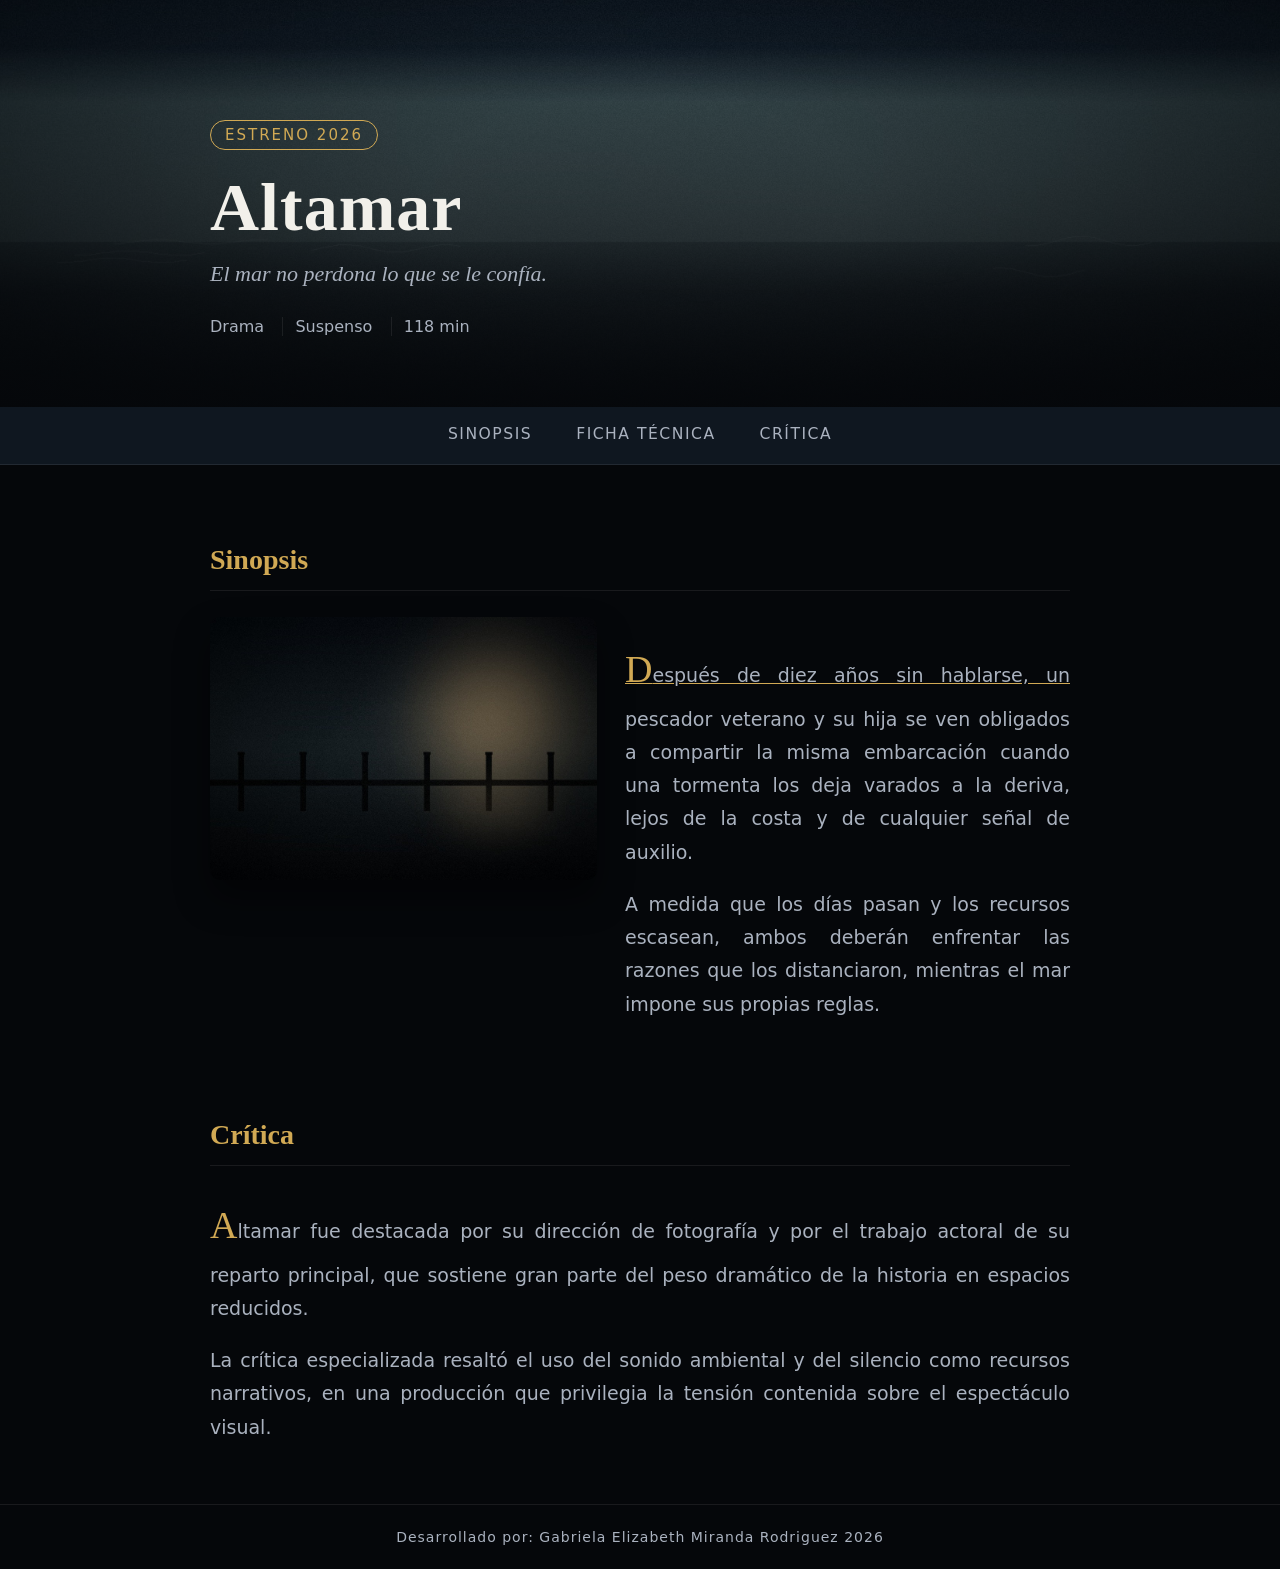
==== pelicula/pelicula.html @ 0c8e8de6 "final" ====
<!DOCTYPE html>
<html lang="es">
<head>
    <meta charset="UTF-8">
    <meta name="viewport" content="width=device-width, initial-scale=1.0">
    <title>Altamar</title>
    <link rel="stylesheet" href="css/style.css">
</head>
<body>

    <header class="hero">
        <div class="hero-contenido">
            <span class="etiqueta">Estreno 2026</span>
            <h1>Altamar</h1>
            <p class="tagline">El mar no perdona lo que se le confía.</p>
            <div class="badges">
                <span class="badge">Drama</span>
                <span class="badge">Suspenso</span>
                <span class="badge">118 min</span>
            </div>
        </div>
    </header>

    <nav>
        <a href="#sinopsis">Sinopsis</a>
        <a href="#ficha">Ficha técnica</a>
        <a href="#critica">Crítica</a>
    </nav>

    <main class="wrapper">

        <section id="sinopsis" class="bloque">
            <h2>Sinopsis</h2>
            <div class="sinopsis-contenido">
                <img src="img/still.jpg" alt="Muelle en la niebla, escena de Altamar">
                <div class="sinopsis-texto">
                    <p>Después de diez años sin hablarse, un pescador veterano y su hija se ven obligados a compartir la misma embarcación cuando una tormenta los deja varados a la deriva, lejos de la costa y de cualquier señal de auxilio.</p>
                    <p>A medida que los días pasan y los recursos escasean, ambos deberán enfrentar las razones que los distanciaron, mientras el mar impone sus propias reglas.</p>
                </div>
            </div>
        </section>

        <section id="critica" class="bloque">
            <h2>Crítica</h2>
            <div class="critica-texto">
                <p>Altamar fue destacada por su dirección de fotografía y por el trabajo actoral de su reparto principal, que sostiene gran parte del peso dramático de la historia en espacios reducidos.</p>
                <p>La crítica especializada resaltó el uso del sonido ambiental y del silencio como recursos narrativos, en una producción que privilegia la tensión contenida sobre el espectáculo visual.</p>
            </div>
        </section>

    </main>

    <footer>
        Desarrollado por: Gabriela Elizabeth Miranda Rodriguez 2026
    </footer>

</body>
</html>
---- pelicula/css/style.css ----
/* ===== Variables ===== */
:root {
    --color-fondo: #05070a;
    --color-superficie: #0f1720;
    --color-superficie-alt: #141d28;
    --color-dorado: #d1a954;
    --color-texto: #f2f0ea;
    --color-texto-tenue: #aab2bf;
    --color-borde: rgba(255, 255, 255, 0.08);

    --fuente-titulos: Georgia, "Times New Roman", serif;
    --fuente-texto: "Segoe UI", system-ui, -apple-system, Helvetica,
Arial, sans-serif;
}

* {
    box-sizing: border-box;
}

html {
    font-size: 20px;
}

body {
    margin: 0;
    background-color: var(--color-fondo);
    color: var(--color-texto);
    font-family: var(--fuente-texto);
}

/* ===== Contenedor y encabezado ===== */
.wrapper {
    margin: 0 auto;
    width: 86%;
    max-width: 860px;
}

.hero {
    background-image:
        linear-gradient(180deg, rgba(5, 7, 10, 0.35), rgba(5, 7, 10, 0.95)),
        url("../img/hero.jpg");
    background-size: cover;
    background-position: center;
    padding: 120px 20px 70px;
}

.hero-contenido {
    margin: 0 auto;
    width: 86%;
    max-width: 860px;
}

.etiqueta {
    display: inline-block;
    color: var(--color-dorado);
    font-size: 0.75rem;
    letter-spacing: 2px;
    text-transform: uppercase;
    border: 1px solid var(--color-dorado);
    border-radius: 20px;
    padding: 5px 14px;
    margin-bottom: 18px;
}

h1 {
    font-family: var(--fuente-titulos);
    font-size: 3.4rem;
    letter-spacing: 1px;
    margin: 0;
}

.tagline {
    font-family: var(--fuente-titulos);
    font-style: italic;
    font-size: 1.1rem;
    color: var(--color-texto-tenue);
    margin: 14px 0 26px;
}

/* Selector de hijos: solo los span que son hijos directos de .badges */
.badges > span {
    display: inline-block;
    font-size: 0.8rem;
    color: var(--color-texto-tenue);
}

/* Selector adyacente: separador entre insignias consecutivas */
.badge + .badge {
    margin-left: 12px;
    padding-left: 12px;
    border-left: 1px solid var(--color-borde);
}

/* ===== Navegación ===== */
nav {
    display: flex;
    justify-content: center;
    background-color: var(--color-superficie);
    border-bottom: 1px solid var(--color-borde);
}

nav > a {
    color: var(--color-texto-tenue);
    font-size: 0.78rem;
    text-transform: uppercase;
    letter-spacing: 1.5px;
    text-decoration: none;
    padding: 18px 22px;
    border-bottom: 3px solid transparent;
}

nav a:hover {
    color: var(--color-dorado);
    border-bottom-color: var(--color-dorado);
}

nav a:active {
    color: var(--color-texto);
}

/* ===== Bloques de contenido ===== */
.bloque { padding-top: 56px; }

h2 {
    font-family: var(--fuente-titulos);
    font-size: 1.4rem;
    color: var(--color-dorado);
    border-bottom: 1px solid var(--color-borde);
    padding-bottom: 14px;
    margin-bottom: 26px;
}

/* Sinopsis: imagen y texto lado a lado con flexbox */
.sinopsis-contenido {
    display: flex;
    gap: 28px;
    align-items: flex-start;
}

.sinopsis-contenido img {
    width: 45%;
    border-radius: 10px;
    box-shadow: 0 18px 35px rgba(0, 0, 0, 0.45);
}

.sinopsis-texto {
    flex: 1;
}

/* Selector descendiente: cualquier párrafo dentro de un bloque */
.bloque p {
    color: var(--color-texto-tenue);
    line-height: 1.75;
    font-size: 0.95rem;
    text-align: justify;
}

/* ===== Ficha técnica ===== */
.ficha {
    border-top: 1px solid var(--color-borde);
}

/* Selector de hijos: solo las filas que son hijas directas de .ficha */
.ficha > div {
    display: flex;
    justify-content: space-between;
    padding: 12px 16px;
    border-bottom: 1px solid var(--color-borde);
}

/* Pseudo-clase nth-child con palabras clave, en vez de fórmulas 2n+1/2n */
.ficha > div:nth-child(odd) {
    background-color: var(--color-superficie);
}

.ficha > div:nth-child(even) {
    background-color: var(--color-superficie-alt);
}

/* Pseudo-clase first-child: la primera fila se destaca con un acento */
.ficha > div:first-child {
    border-top: 2px solid var(--color-dorado);
}

.ficha dt {
    color: var(--color-texto-tenue);
    font-size: 0.85rem;
}

/* Selector descendiente: dd en cualquier nivel dentro de .ficha */
.ficha dd {
    margin: 0;
    font-size: 0.85rem;
    font-weight: bold;
}

.mas-info {
    font-size: 0.85rem;
    margin-top: 16px;
}

/* Pseudo-clases de enlace: estado no visitado y visitado */
.mas-info a:link {
    color: var(--color-dorado);
}

.mas-info a:visited {
    color: #9884ab;
}

.mas-info a:hover {
    color: var(--color-texto);
}

/* ===== Pie de página ===== */
footer {
    color: var(--color-texto-tenue);
    font-size: 0.7rem;
    letter-spacing: 1px;
    margin-top: 60px;
    padding: 24px;
    text-align: center;
    border-top: 1px solid var(--color-borde);
}

/* ===== Paso 21: selector de atributos sobre href ===== */
a[href="https://www.imdb.com"] {
    display: inline-block;
    padding: 3px 10px;
    border: 1px solid var(--color-borde);
    border-radius: 20px;
}

/* ===== Paso 22: :first-child + ::first-letter ===== */
.sinopsis-texto p:first-child::first-letter,
.critica-texto p:first-child::first-letter {
    color: var(--color-dorado);
    font-family: var(--fuente-titulos);
    font-size: 1.9rem;
}

/* ===== Paso 23: hijos + :first-child + ::first-line ===== */
main > .bloque:first-child .sinopsis-texto > p:first-child::first-line {
    text-decoration: underline;
    text-decoration-color: var(--color-dorado);
}
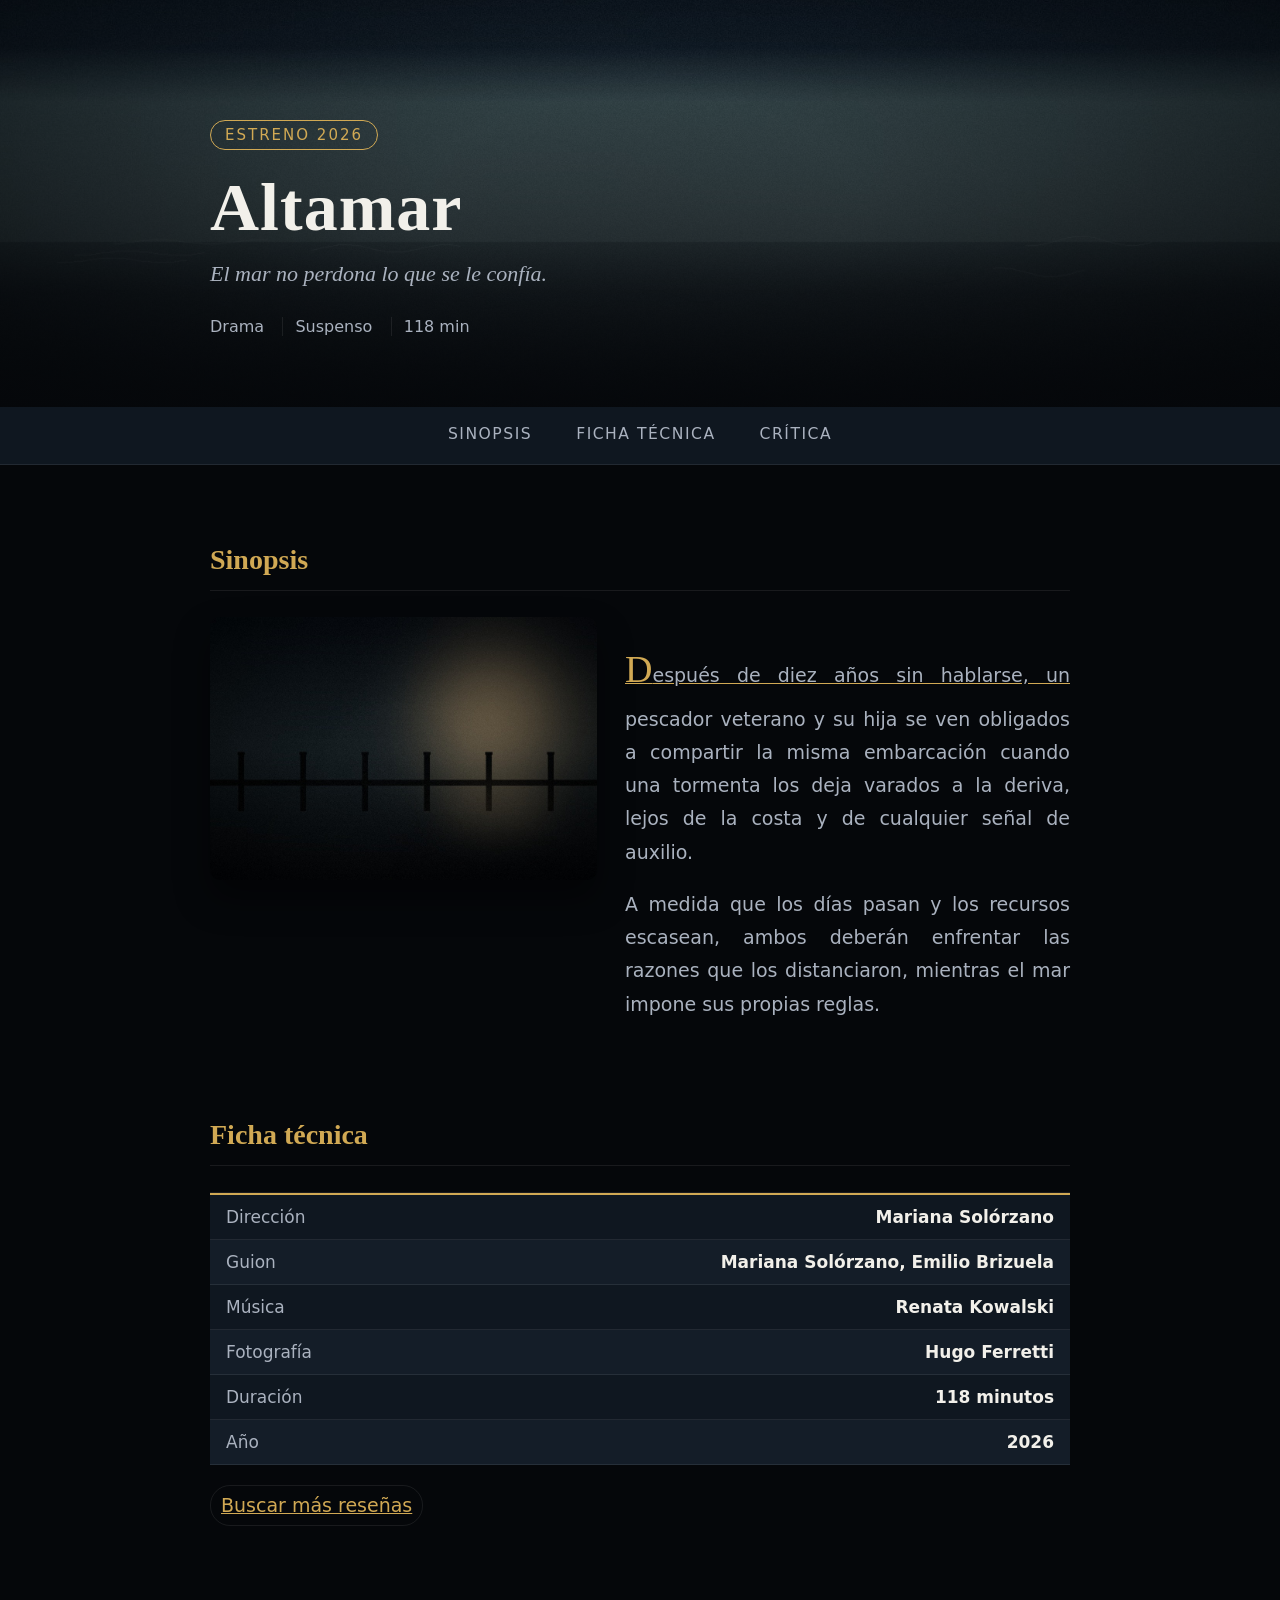
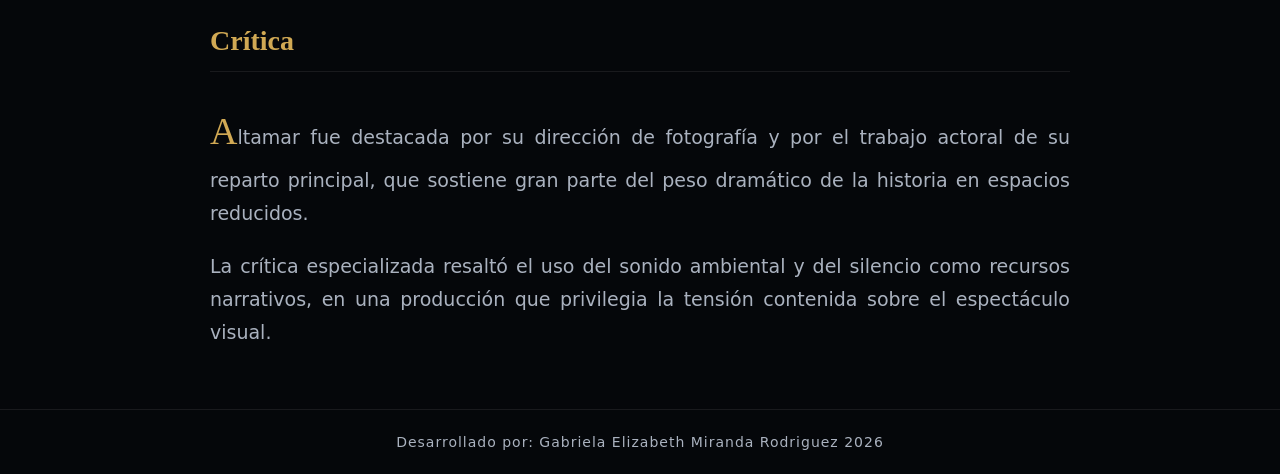
==== commit e98d1aa7: "." ====
--- a/pelicula/pelicula.html
+++ b/pelicula/pelicula.html
@@ -40,6 +40,19 @@
             </div>
         </section>
 
+        <section id="ficha" class="bloque">
+            <h2>Ficha técnica</h2>
+            <dl class="ficha">
+                <div><dt>Dirección</dt><dd>Mariana Solórzano</dd></div>
+                <div><dt>Guion</dt><dd>Mariana Solórzano, Emilio Brizuela</dd></div>
+                <div><dt>Música</dt><dd>Renata Kowalski</dd></div>
+                <div><dt>Fotografía</dt><dd>Hugo Ferretti</dd></div>
+                <div><dt>Duración</dt><dd>118 minutos</dd></div>
+                <div><dt>Año</dt><dd>2026</dd></div>
+            </dl>
+            <p class="mas-info"><a href="https://www.imdb.com">Buscar más reseñas</a></p>
+        </section>
+
         <section id="critica" class="bloque">
             <h2>Crítica</h2>
             <div class="critica-texto">
--- a/pelicula/css/style.css
+++ b/pelicula/css/style.css
@@ -243,4 +243,41 @@
 main > .bloque:first-child .sinopsis-texto > p:first-child::first-line {
     text-decoration: underline;
     text-decoration-color: var(--color-dorado);
+}
+
+@media (max-width: 600px) {
+    .hero {
+        padding: 88px 16px 56px;
+    }
+
+    .hero-contenido,
+    .wrapper {
+        width: 100%;
+    }
+
+    h1 {
+        font-size: 2.6rem;
+    }
+
+    nav {
+        flex-wrap: wrap;
+    }
+
+    nav > a {
+        padding: 14px 12px;
+        font-size: 0.7rem;
+    }
+
+    .sinopsis-contenido {
+        flex-direction: column;
+    }
+
+    .sinopsis-contenido img {
+        width: 100%;
+    }
+
+    .ficha > div {
+        gap: 12px;
+        flex-wrap: wrap;
+    }
 }
